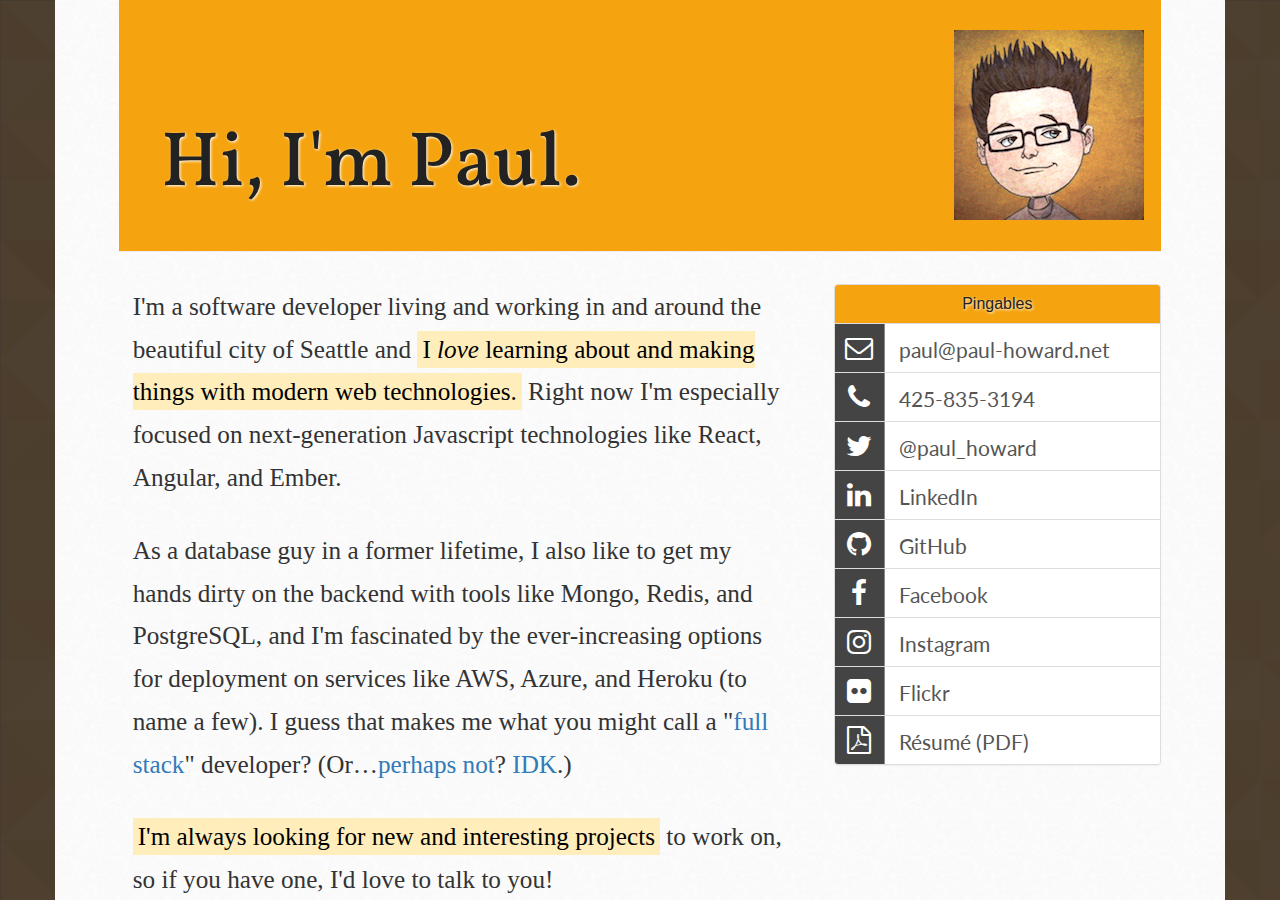
==== index.html @ 91308513 "Fix meta description tag 'name' property." ====
<!DOCTYPE html>
<html lang="en">

<head>
  <title>Paul Howard | Full-Stack Developer</title>
  <meta name="description" content="I'm a full-stack web developer specializing in modern Javascript frameworks (Node, Express, Angular, Ember, React). Actively seeking employment in Seattle or Los Angeles.">
  <meta charset="UTF-8">
  <meta http-equiv="X-UA-Compatible" content="IE=edge" />
  <link href="https://maxcdn.bootstrapcdn.com/bootstrap/3.3.4/css/bootstrap.min.css" rel="stylesheet">
  <link href="https://maxcdn.bootstrapcdn.com/font-awesome/4.3.0/css/font-awesome.min.css" rel="stylesheet">
  <link rel="stylesheet" href="styles/main.css">
  <script src="https://ajax.googleapis.com/ajax/libs/jquery/1.11.2/jquery.min.js"></script>
  <script src="https://maxcdn.bootstrapcdn.com/bootstrap/3.3.4/js/bootstrap.min.js"></script>
  <!--[if lt IE 9]><script src="http://html5shim.googlecode.com/svn/trunk/html5.js"></script><![endif]-->
  <link href='http://fonts.googleapis.com/css?family=Vollkorn:400italic,400|Gentium+Book+Basic|Lato&subset=latin,latin-ext' rel='stylesheet' type='text/css'>
  <meta name="viewport" content="width=device-width, initial-scale=1, maximum-scale=1">
  <meta name="format-detection" content="telephone=no">
</head>

<body>
  <div class="container">
    <div class="page-header">
      <h1 data-toggle="tooltip" title="Some tooltip text!">Hi, I'm Paul.</h1>
    </div>
    <div class="row full-height">
      <div class="col-xs-12 col-sm-8">
        <article>
          <p>I'm a software developer living and working in and around the
            beautiful city of Seattle and <mark>I <em>love</em> learning about
            and making things with modern web technologies.</mark> Right now
            I'm especially focused on next-generation Javascript technologies
            like React, Angular, and Ember.
          </p>

          <p>As a database guy in a former lifetime, I also like to get my
            hands dirty on the backend with tools like Mongo, Redis, and
            PostgreSQL, and I'm fascinated by the ever-increasing options for
            deployment on services like AWS, Azure, and Heroku (to name a few).
            I guess that makes me what you might call a
            "<a href="http://www.sitepoint.com/full-stack-developer/" target="_blank">full stack</a>"
            developer? (Or…<a href="http://andyshora.com/full-stack-developers.html" target="_blank">perhaps not</a>?
            <a href="http://radar.oreilly.com/2014/04/full-stack-developers.html" target="_blank">IDK</a>.)
          </p>

          <p><mark>I'm always looking for new and interesting projects</mark>
            to work on, so if you have one, I'd love to talk to you!</p>

          <p>Ping me via your preferred method of communication to get the
            conversation started.</p>
        </article>
      </div>

      <div class="col-xs-12 col-sm-4">
        <div class="panel panel-default contact-list">
          <div class="panel-heading">
            <h3 class='panel-title text-center'>Pingables</h3>
          </div>
          <div class='list-group'>
            <a class='list-group-item' href="mailto://paul@paul-howard.net">
              <i class="fa fa-2x fa-inverse fa-envelope-o"></i>
              <span class='contact-label'>paul@paul-howard.net</span>
            </a>
            <a class='list-group-item' href="tel://425-835-3194">
              <i class="fa fa-2x fa-inverse fa-phone"></i>
              <span class='contact-label'>425-835-3194</span>
            </a>
            <a class='list-group-item' href="https://twitter.com/paul_howard" target="_blank">
              <i class="fa fa-2x fa-inverse fa-twitter"></i>
              <span class='contact-label'>@paul_howard</span>
            </a>
            <a class='list-group-item' href="https://www.linkedin.com/in/phoward8020" target="_blank">
              <i class="fa fa-2x fa-inverse fa-linkedin"></i>
              <span class='contact-label'>LinkedIn</span>
            </a>
            <a class='list-group-item' href="https://www.github.com/phoward8020" target="_blank">
              <i class="fa fa-2x fa-inverse fa-github"></i>
              <span class='contact-label'>GitHub</span>
            </a>
            <a class='list-group-item' href="https://www.facebook.com/phoward8020" target="_blank">
              <i class="fa fa-2x fa-inverse fa-facebook"></i>
              <span class='contact-label'>Facebook</span>
            </a>
            <a class='list-group-item' href="https://www.instagram.com/phoward8020" target="_blank">
              <i class="fa fa-2x fa-inverse fa-instagram"></i>
              <span class='contact-label'>Instagram</span>
            </a>
            <a class='list-group-item' href="https://www.flickr.com/photos/paul-howard" target="_blank">
              <i class="fa fa-2x fa-inverse fa-flickr"></i>
              <span class='contact-label'>Flickr</span>
            </a>
            <a class='list-group-item' href="../docs/resume-paul-howard-2015.pdf" target="_blank">
              <i class="fa fa-2x fa-inverse fa-file-pdf-o"></i>
              <span class='contact-label'>Résumé (PDF)</span>
            </a>
          </div>
        </div>
      </div>
    </div>
  </div>
</body>

</html>
---- styles/main.css ----
html, body, .full-height {
  height: 100%;
}
body {
  background: url('../images/brown-background.png');
  padding: 0;
  margin: 0;
}
.container {
  background: url('../images/paper-pattern.png');
  height: 100%;
  overflow: auto;
  padding: 0 5%;
}
.page-header {
  background: url("../images/avatar.png");
  background-color: #F5A30E;
  background-position: 98%;
  background-origin: padding-box;
  background-repeat: no-repeat;
  overflow: hidden;
  margin: 0;
  padding: 10% 0 4% 4%;
}
h1 {
  font-family: 'Vollkorn';
  font-size: 7vmax;
  margin-bottom: 0;
  color: #222;
  text-shadow: 1px 1px 3px white;
}
article {
  margin-top: 5%;
  padding: 0 2% 0 2%;
  font-family: 'Gentium Book Basic';
  font-size: 3.4vmax;
}
p {
  line-height: 1.7;
  padding-bottom: 3%;
  -webkit-hyphens: auto;
  -moz-hyphens: auto;
  -epub-hyphens: auto;
  -ms-hyphens: auto;
  -o-hyphens: auto;
  hyphens: auto;
}
mark {
  background-color: #ffeebc;
}
.contact-list {
  margin-top: 10%;
}
.contact-list .panel-heading {
  background: #F5A30E;
  color: #222;
  text-shadow: 1px 1px 3px #fff;
  font-size: 20em;
}
.contact-list .list-group-item {
  padding: 0;
  white-space: nowrap;
  overflow: scroll;
}
.contact-list i {
  background: #444;
  width: 50px;
  text-align: center;
  border-right: 1px solid #888;
  padding: 10px 10px 10px 10px;
}
.contact-label {
  margin-left: 10px;
  font-family: 'Lato';
  font-size: 1.5em;
  line-height: 1.5;
}
/* MEDIA QUERIES */
/* Extra-Small */
@media (max-width: 767px) {
  .page-header {
    background-image: none;
  }
}

/* Small */
@media (min-width: 768px) and (max-width: 991px) {
  .page-header {
    background-image: none;
  }
}

/* Medium */
@media (min-width: 992px) and (max-width: 1199px) {
  article {
    font-size: 1.8em;
  }
  .contact-label {
    font-size: 1.3em;
    line-height: 1.5;
  }
}

/* Large */
@media (min-width: 1200px) {
  h1 {
    font-size: 5.5em;
  }
  article {
    font-size: 1.8em;
  }
}
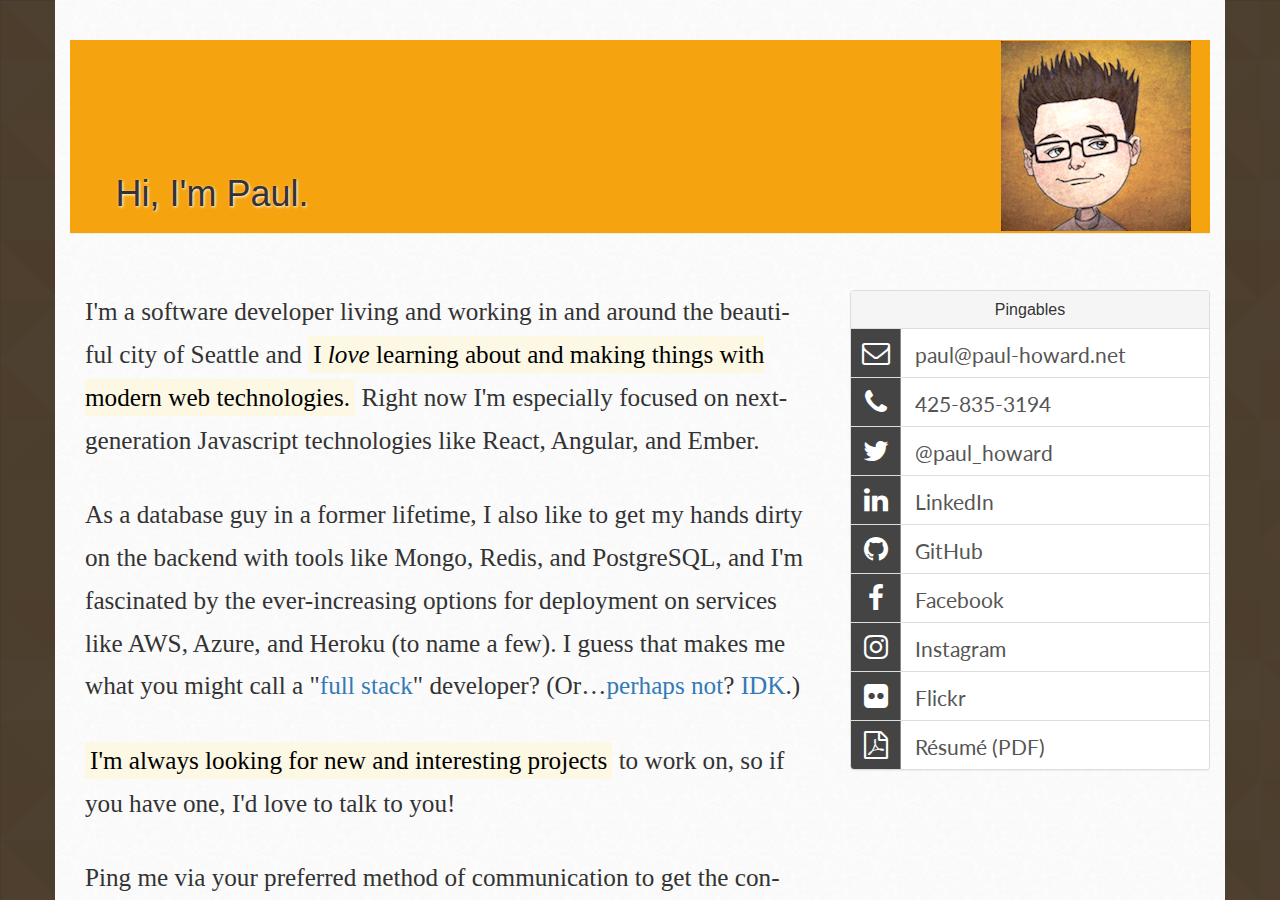
==== commit c7a3968f: "Update google font link; add generic fallback font styles." ====
--- a/index.html
+++ b/index.html
@@ -2,19 +2,20 @@
 <html lang="en">
 
 <head>
+  <meta charset="UTF-8">
   <title>Paul Howard | Full-Stack Developer</title>
   <meta name="description" content="I'm a full-stack web developer specializing in modern Javascript frameworks (Node, Express, Angular, Ember, React). Actively seeking employment in Seattle or Los Angeles.">
-  <meta charset="UTF-8">
-  <meta http-equiv="X-UA-Compatible" content="IE=edge" />
+  <link rel="shortcut icon" href="favicon.ico"/>
+  <link rel="stylesheet" href="styles/main.css">
+  <link href='http://fonts.googleapis.com/css?family=Lato:400,700|Gentium+Basic:400,700,400italic,700italic|Vollkorn|Gentium+Book+Basic:400,400italic,700,700italic' rel='stylesheet' type='text/css'>
   <link href="https://maxcdn.bootstrapcdn.com/bootstrap/3.3.4/css/bootstrap.min.css" rel="stylesheet">
   <link href="https://maxcdn.bootstrapcdn.com/font-awesome/4.3.0/css/font-awesome.min.css" rel="stylesheet">
-  <link rel="stylesheet" href="styles/main.css">
   <script src="https://ajax.googleapis.com/ajax/libs/jquery/1.11.2/jquery.min.js"></script>
   <script src="https://maxcdn.bootstrapcdn.com/bootstrap/3.3.4/js/bootstrap.min.js"></script>
-  <!--[if lt IE 9]><script src="http://html5shim.googlecode.com/svn/trunk/html5.js"></script><![endif]-->
-  <link href='http://fonts.googleapis.com/css?family=Vollkorn:400italic,400|Gentium+Book+Basic|Lato&subset=latin,latin-ext' rel='stylesheet' type='text/css'>
   <meta name="viewport" content="width=device-width, initial-scale=1, maximum-scale=1">
   <meta name="format-detection" content="telephone=no">
+  <!--[if lt IE 9]><script src="http://html5shim.googlecode.com/svn/trunk/html5.js"></script><![endif]-->
+  <meta http-equiv="X-UA-Compatible" content="IE=edge" />
 </head>
 
 <body>
--- a/styles/main.css
+++ b/styles/main.css
@@ -23,7 +23,7 @@
   padding: 10% 0 4% 4%;
 }
 h1 {
-  font-family: 'Vollkorn';
+  font-family: 'Vollkorn', serif;
   font-size: 7vmax;
   margin-bottom: 0;
   color: #222;
@@ -32,7 +32,7 @@
 article {
   margin-top: 5%;
   padding: 0 2% 0 2%;
-  font-family: 'Gentium Book Basic';
+  font-family: 'Gentium Book Basic', serif;
   font-size: 3.4vmax;
 }
 p {
@@ -71,7 +71,7 @@
 }
 .contact-label {
   margin-left: 10px;
-  font-family: 'Lato';
+  font-family: 'Lato', sans-serif;
   font-size: 1.5em;
   line-height: 1.5;
 }
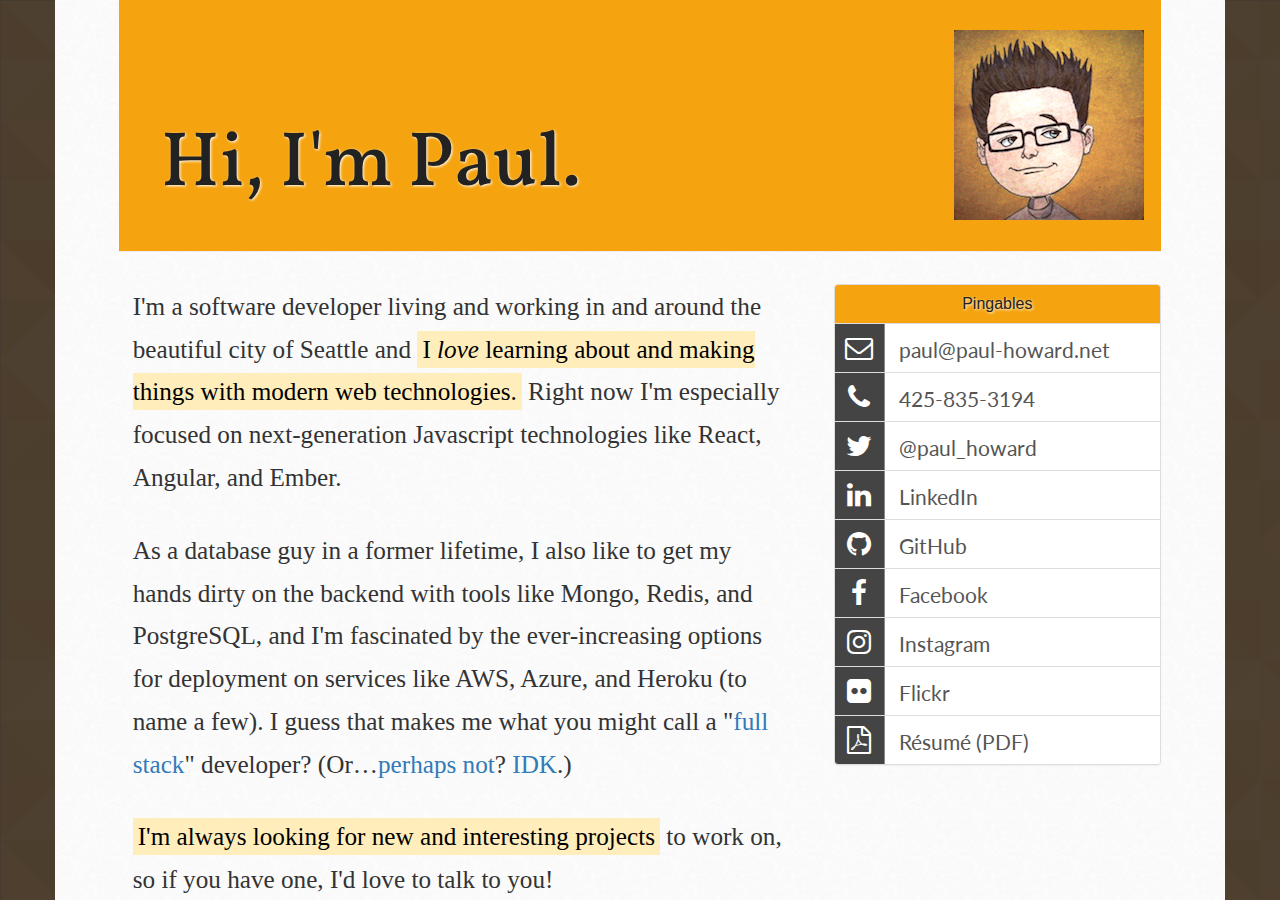
==== commit 015bdc10: "Edit and move google fonts link, move jquery and bootstrap js links." ====
--- a/index.html
+++ b/index.html
@@ -2,16 +2,14 @@
 <html lang="en">
 
 <head>
+  <link href='http://fonts.googleapis.com/css?family=Lato:400,700|Vollkorn:400italic,400|Gentium+Book+Basic:400,400italic,700,700italic' rel='stylesheet' type='text/css'>
   <meta charset="UTF-8">
   <title>Paul Howard | Full-Stack Developer</title>
   <meta name="description" content="I'm a full-stack web developer specializing in modern Javascript frameworks (Node, Express, Angular, Ember, React). Actively seeking employment in Seattle or Los Angeles.">
   <link rel="shortcut icon" href="favicon.ico"/>
-  <link rel="stylesheet" href="styles/main.css">
-  <link href='http://fonts.googleapis.com/css?family=Lato:400,700|Gentium+Basic:400,700,400italic,700italic|Vollkorn|Gentium+Book+Basic:400,400italic,700,700italic' rel='stylesheet' type='text/css'>
   <link href="https://maxcdn.bootstrapcdn.com/bootstrap/3.3.4/css/bootstrap.min.css" rel="stylesheet">
   <link href="https://maxcdn.bootstrapcdn.com/font-awesome/4.3.0/css/font-awesome.min.css" rel="stylesheet">
-  <script src="https://ajax.googleapis.com/ajax/libs/jquery/1.11.2/jquery.min.js"></script>
-  <script src="https://maxcdn.bootstrapcdn.com/bootstrap/3.3.4/js/bootstrap.min.js"></script>
+  <link rel="stylesheet" href="styles/main.css">
   <meta name="viewport" content="width=device-width, initial-scale=1, maximum-scale=1">
   <meta name="format-detection" content="telephone=no">
   <!--[if lt IE 9]><script src="http://html5shim.googlecode.com/svn/trunk/html5.js"></script><![endif]-->
@@ -98,6 +96,10 @@
       </div>
     </div>
   </div>
+
+  <script src="https://ajax.googleapis.com/ajax/libs/jquery/1.11.2/jquery.min.js"></script>
+  <script src="https://maxcdn.bootstrapcdn.com/bootstrap/3.3.4/js/bootstrap.min.js"></script>
+
 </body>
 
 </html>
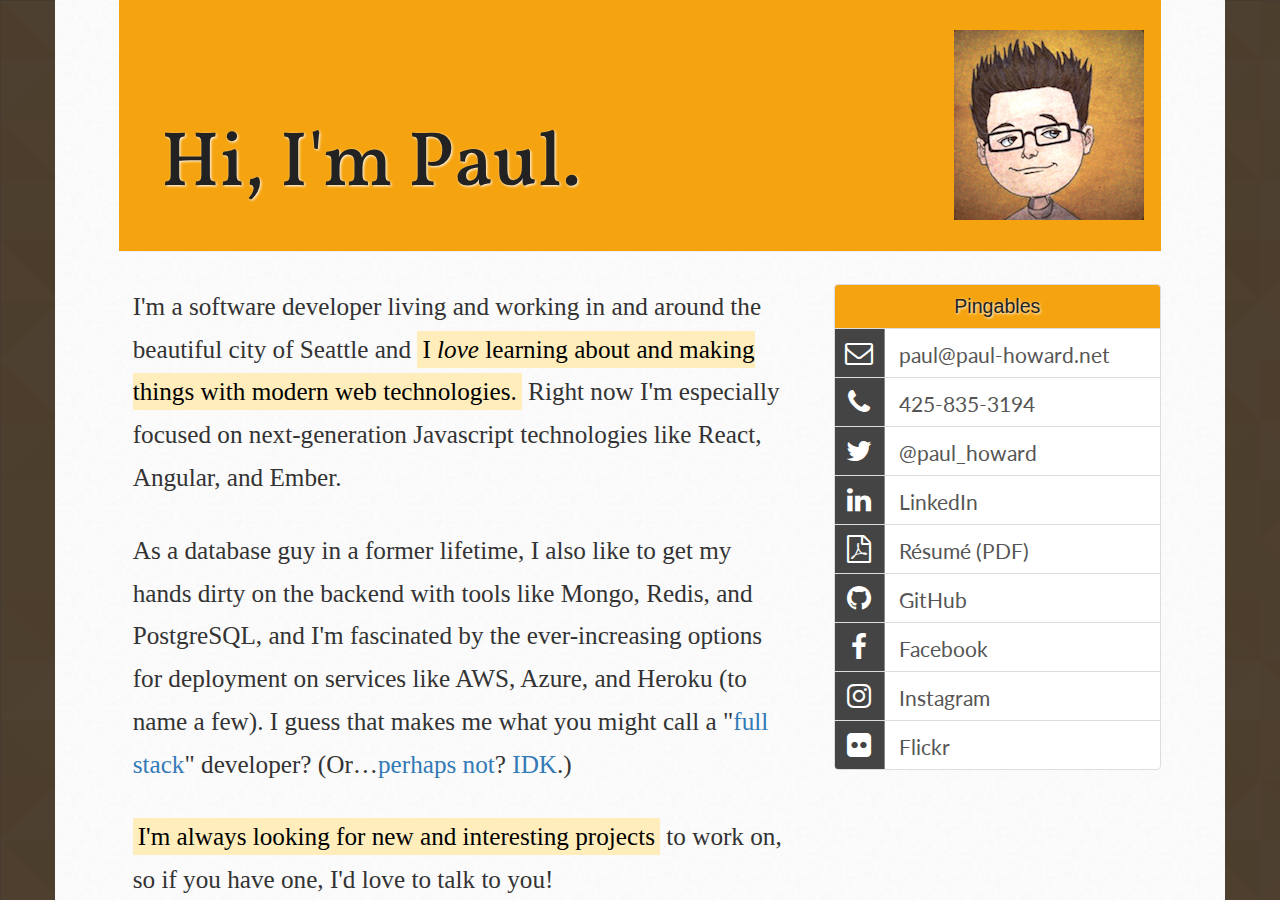
==== commit cea84f9c: "Change structure and styling of 'pinagables' list." ====
--- a/index.html
+++ b/index.html
@@ -2,7 +2,7 @@
 <html lang="en">
 
 <head>
-  <link href='http://fonts.googleapis.com/css?family=Lato:400,700|Vollkorn:400italic,400|Gentium+Book+Basic:400,400italic,700,700italic' rel='stylesheet' type='text/css'>
+  <link href='http://fonts.googleapis.com/css?family=Lato|Vollkorn|Gentium+Book+Basic:400,400italic' rel='stylesheet' type='text/css'>
   <meta charset="UTF-8">
   <title>Paul Howard | Full-Stack Developer</title>
   <meta name="description" content="I'm a full-stack web developer specializing in modern Javascript frameworks (Node, Express, Angular, Ember, React). Actively seeking employment in Seattle or Los Angeles.">
@@ -10,10 +10,10 @@
   <link href="https://maxcdn.bootstrapcdn.com/bootstrap/3.3.4/css/bootstrap.min.css" rel="stylesheet">
   <link href="https://maxcdn.bootstrapcdn.com/font-awesome/4.3.0/css/font-awesome.min.css" rel="stylesheet">
   <link rel="stylesheet" href="styles/main.css">
-  <meta name="viewport" content="width=device-width, initial-scale=1, maximum-scale=1">
+  <meta name="viewport" content="width=device-width, initial-scale=1">
   <meta name="format-detection" content="telephone=no">
+  <meta http-equiv="X-UA-Compatible" content="IE=edge" />
   <!--[if lt IE 9]><script src="http://html5shim.googlecode.com/svn/trunk/html5.js"></script><![endif]-->
-  <meta http-equiv="X-UA-Compatible" content="IE=edge" />
 </head>
 
 <body>
@@ -50,11 +50,11 @@
       </div>
 
       <div class="col-xs-12 col-sm-4">
-        <div class="panel panel-default contact-list">
-          <div class="panel-heading">
-            <h3 class='panel-title text-center'>Pingables</h3>
-          </div>
-          <div class='list-group'>
+
+          <div class='list-group contact-list'>
+            <a class='list-group-item list-group-heading text-center'>
+              <span class=''>Pingables</span>
+            </a>
             <a class='list-group-item' href="mailto://paul@paul-howard.net">
               <i class="fa fa-2x fa-inverse fa-envelope-o"></i>
               <span class='contact-label'>paul@paul-howard.net</span>
@@ -70,6 +70,10 @@
             <a class='list-group-item' href="https://www.linkedin.com/in/phoward8020" target="_blank">
               <i class="fa fa-2x fa-inverse fa-linkedin"></i>
               <span class='contact-label'>LinkedIn</span>
+            </a>
+            <a class='list-group-item' href="../docs/resume-paul-howard-2015.pdf" target="_blank">
+              <i class="fa fa-2x fa-inverse fa-file-pdf-o"></i>
+              <span class='contact-label'>Résumé (PDF)</span>
             </a>
             <a class='list-group-item' href="https://www.github.com/phoward8020" target="_blank">
               <i class="fa fa-2x fa-inverse fa-github"></i>
@@ -87,18 +91,22 @@
               <i class="fa fa-2x fa-inverse fa-flickr"></i>
               <span class='contact-label'>Flickr</span>
             </a>
-            <a class='list-group-item' href="../docs/resume-paul-howard-2015.pdf" target="_blank">
-              <i class="fa fa-2x fa-inverse fa-file-pdf-o"></i>
-              <span class='contact-label'>Résumé (PDF)</span>
-            </a>
           </div>
-        </div>
       </div>
     </div>
   </div>
-
+<!--
   <script src="https://ajax.googleapis.com/ajax/libs/jquery/1.11.2/jquery.min.js"></script>
   <script src="https://maxcdn.bootstrapcdn.com/bootstrap/3.3.4/js/bootstrap.min.js"></script>
+-->
+  <script>
+    (function(i,s,o,g,r,a,m){i['GoogleAnalyticsObject']=r;i[r]=i[r]||function(){
+    (i[r].q=i[r].q||[]).push(arguments)},i[r].l=1*new Date();a=s.createElement(o),
+    m=s.getElementsByTagName(o)[0];a.async=1;a.src=g;m.parentNode.insertBefore(a,m)
+    })(window,document,'script','//www.google-analytics.com/analytics.js','ga');
+    ga('create', 'UA-42853900-3', 'auto');
+    ga('send', 'pageview');
+  </script>
 
 </body>
 
--- a/styles/main.css
+++ b/styles/main.css
@@ -51,11 +51,16 @@
 .contact-list {
   margin-top: 10%;
 }
-.contact-list .panel-heading {
+.contact-list .list-group-heading {
   background: #F5A30E;
   color: #222;
+  font-size: 1.4em;
   text-shadow: 1px 1px 3px #fff;
-  font-size: 20em;
+  padding: 20px;
+  line-height: 2.2;
+}
+a.list-group-item.list-group-heading:hover {
+  background: #F5A30E;
 }
 .contact-list .list-group-item {
   padding: 0;
